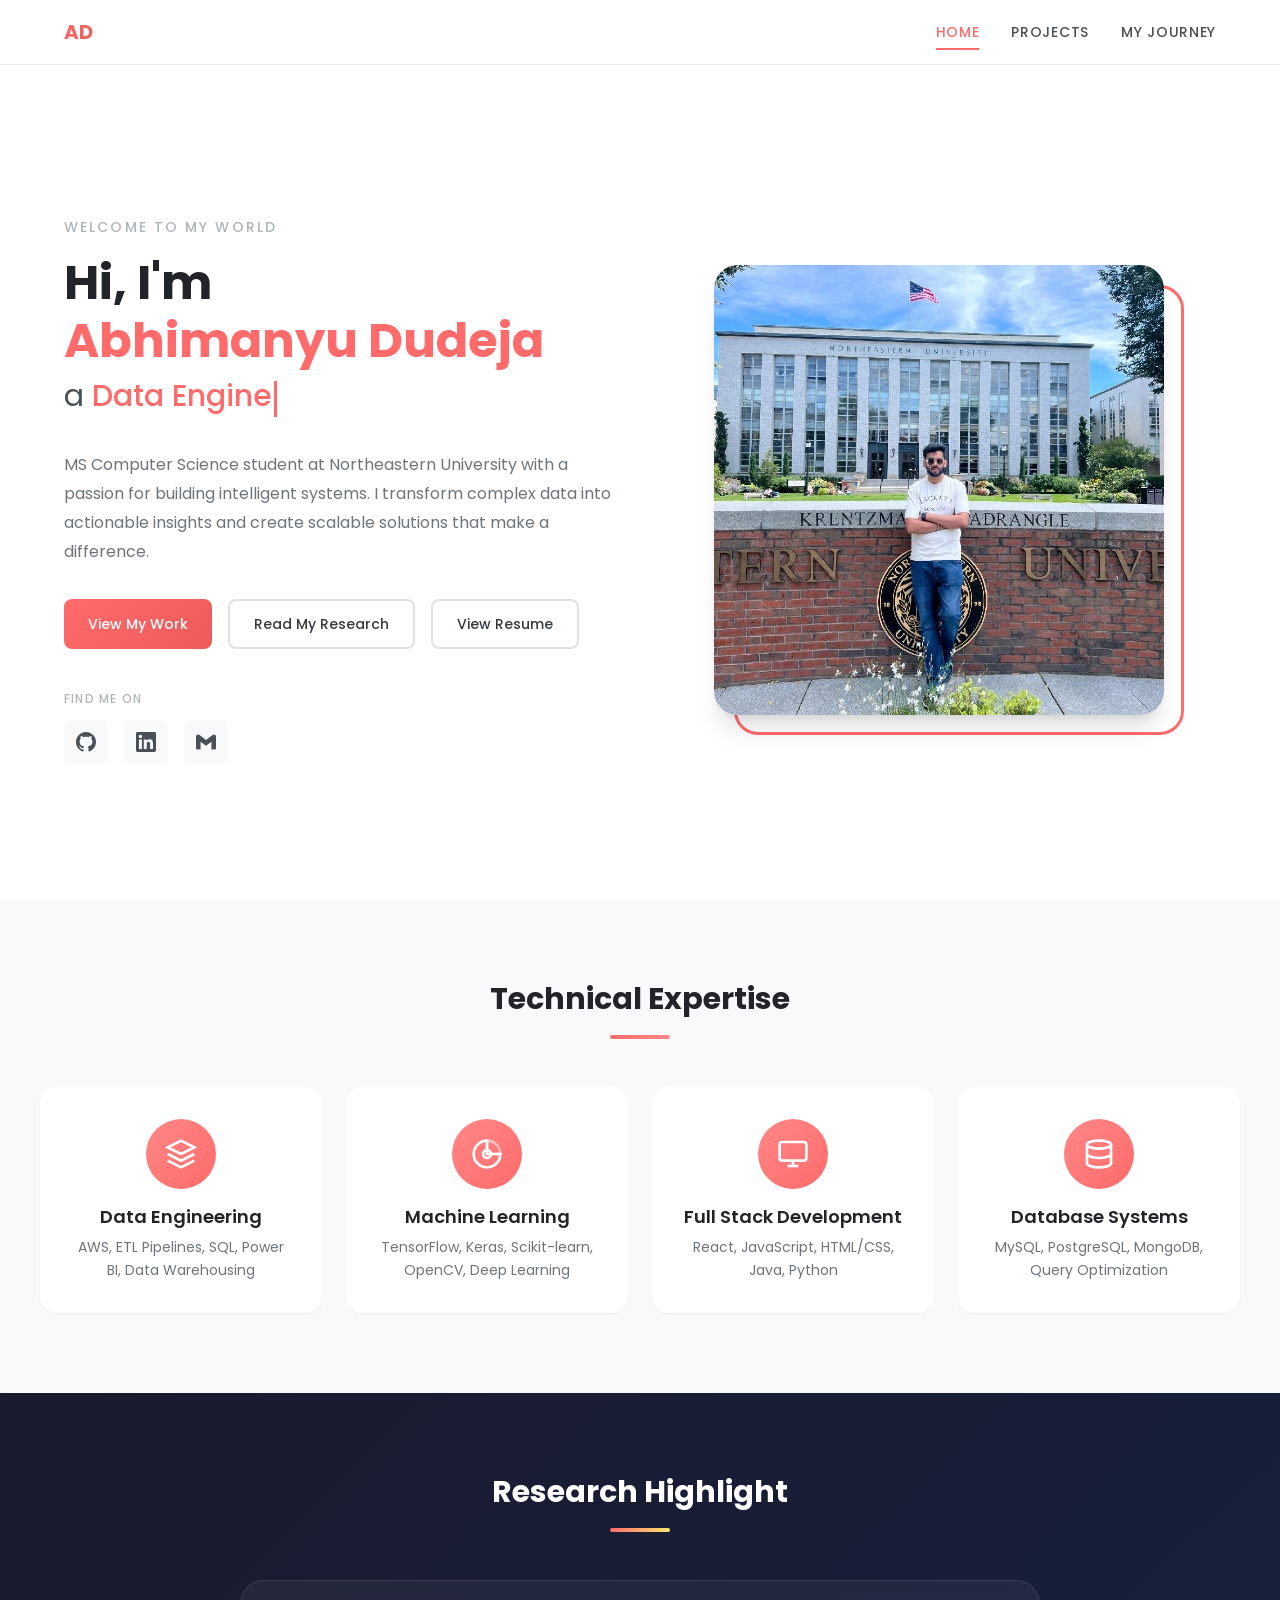
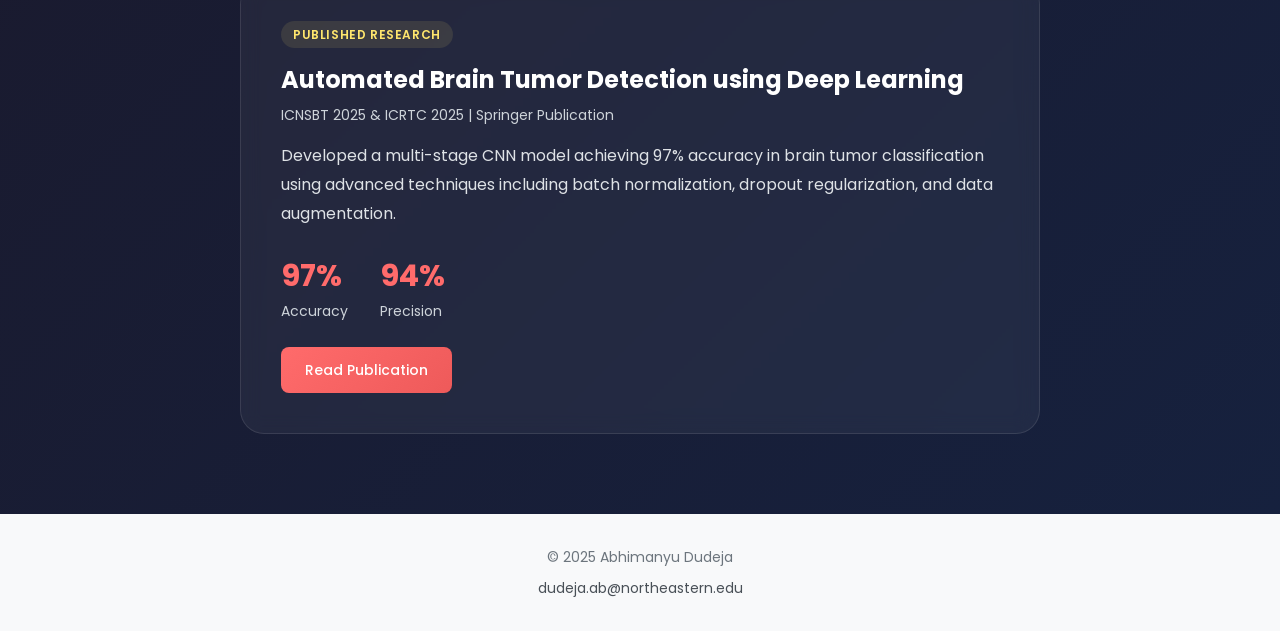
==== index.html @ b6a9a20e "Initial commit" ====
<!DOCTYPE html>
<html lang="en">
  <head>
    <meta charset="UTF-8" />
    <meta name="viewport" content="width=device-width, initial-scale=1.0" />
    <meta name="author" content="Abhimanyu Dudeja" />
    <meta
      name="description"
      content="Abhimanyu Dudeja - MS Computer Science student at Northeastern University. Data Engineer, ML Researcher, and Full Stack Developer."
    />
    <meta
      name="keywords"
      content="Abhimanyu Dudeja, Data Engineer, Machine Learning, Northeastern University, Full Stack Developer"
    />
    <link rel="icon" type="image/png" href="./images/favicon.png" />
    <title>Abhimanyu Dudeja | Data Engineer &amp; ML Researcher</title>
    <link rel="stylesheet" href="./css/main.css" />
    <link rel="stylesheet" href="./css/home.css" />
    <link rel="preconnect" href="https://fonts.googleapis.com" />
    <link rel="preconnect" href="https://fonts.gstatic.com" crossorigin />
    <link
      href="https://fonts.googleapis.com/css2?family=Poppins:wght@300;400;500;600;700&family=Playfair+Display:wght@700&display=swap"
      rel="stylesheet"
    />
  </head>
  <body>
    <header class="header">
      <nav class="nav-container">
        <a href="./index.html" class="nav-logo">
          <span class="logo-text">AD</span>
        </a>
        <ul class="nav-menu">
          <li class="nav-item">
            <a href="./index.html" class="nav-link nav-link-active">Home</a>
          </li>
          <li class="nav-item">
            <a href="./projects.html" class="nav-link">Projects</a>
          </li>
          <li class="nav-item">
            <a href="./journey.html" class="nav-link">My Journey</a>
          </li>
        </ul>
        <button
          type="button"
          class="nav-toggle"
          aria-label="Toggle navigation menu"
        >
          <span class="hamburger"></span>
        </button>
      </nav>
    </header>

    <main class="main-content">
      <section class="hero-section">
        <div class="hero-content">
          <p class="hero-greeting">WELCOME TO MY WORLD</p>
          <h1 class="hero-title">
            Hi, I'm <span class="hero-name">Abhimanyu Dudeja</span>
          </h1>
          <h2 class="hero-subtitle">
            a <span class="typing-text" id="typing-text"></span><span class="cursor"></span>
          </h2>
          <p class="hero-description">
            MS Computer Science student at Northeastern University with a
            passion for building intelligent systems. I transform complex data
            into actionable insights and create scalable solutions that make a
            difference.
          </p>
          <div class="hero-cta">
            <a href="./projects.html" class="btn btn-primary">View My Work</a>
            <a
              href="https://link.springer.com/chapter/10.1007/978-981-96-6348-4_34"
              target="_blank"
              rel="noopener noreferrer"
              class="btn btn-secondary"
              >Read My Research</a
            >
            <a
              href="./docs/Abhimanyu_Dudeja_Resume.pdf"
              target="_blank"
              rel="noopener noreferrer"
              class="btn btn-secondary"
              >View Resume</a
            >
          </div>
          <div class="hero-social">
            <p class="social-label">FIND ME ON</p>
            <div class="social-links">
              <a
                href="https://github.com/abhimanyududeja"
                target="_blank"
                rel="noopener noreferrer"
                class="social-link"
                aria-label="GitHub Profile"
              >
                <svg
                  class="social-icon"
                  viewBox="0 0 24 24"
                  fill="currentColor"
                  aria-hidden="true"
                >
                  <path
                    d="M12 0c-6.626 0-12 5.373-12 12 0 5.302 3.438 9.8 8.207 11.387.599.111.793-.261.793-.577v-2.234c-3.338.726-4.033-1.416-4.033-1.416-.546-1.387-1.333-1.756-1.333-1.756-1.089-.745.083-.729.083-.729 1.205.084 1.839 1.237 1.839 1.237 1.07 1.834 2.807 1.304 3.492.997.107-.775.418-1.305.762-1.604-2.665-.305-5.467-1.334-5.467-5.931 0-1.311.469-2.381 1.236-3.221-.124-.303-.535-1.524.117-3.176 0 0 1.008-.322 3.301 1.23.957-.266 1.983-.399 3.003-.404 1.02.005 2.047.138 3.006.404 2.291-1.552 3.297-1.23 3.297-1.23.653 1.653.242 2.874.118 3.176.77.84 1.235 1.911 1.235 3.221 0 4.609-2.807 5.624-5.479 5.921.43.372.823 1.102.823 2.222v3.293c0 .319.192.694.801.576 4.765-1.589 8.199-6.086 8.199-11.386 0-6.627-5.373-12-12-12z"
                  />
                </svg>
              </a>
              <a
                href="https://www.linkedin.com/in/abhimanyududeja/"
                target="_blank"
                rel="noopener noreferrer"
                class="social-link"
                aria-label="LinkedIn Profile"
              >
                <svg
                  class="social-icon"
                  viewBox="0 0 24 24"
                  fill="currentColor"
                  aria-hidden="true"
                >
                  <path
                    d="M20.447 20.452h-3.554v-5.569c0-1.328-.027-3.037-1.852-3.037-1.853 0-2.136 1.445-2.136 2.939v5.667H9.351V9h3.414v1.561h.046c.477-.9 1.637-1.85 3.37-1.85 3.601 0 4.267 2.37 4.267 5.455v6.286zM5.337 7.433c-1.144 0-2.063-.926-2.063-2.065 0-1.138.92-2.063 2.063-2.063 1.14 0 2.064.925 2.064 2.063 0 1.139-.925 2.065-2.064 2.065zm1.782 13.019H3.555V9h3.564v11.452zM22.225 0H1.771C.792 0 0 .774 0 1.729v20.542C0 23.227.792 24 1.771 24h20.451C23.2 24 24 23.227 24 22.271V1.729C24 .774 23.2 0 22.222 0h.003z"
                  />
                </svg>
              </a>
              <a
                href="mailto:dudeja.ab@northeastern.edu"
                class="social-link"
                aria-label="Email"
              >
                <svg
                  class="social-icon"
                  viewBox="0 0 24 24"
                  fill="currentColor"
                  aria-hidden="true"
                >
                  <path
                    d="M24 5.457v13.909c0 .904-.732 1.636-1.636 1.636h-3.819V11.73L12 16.64l-6.545-4.91v9.273H1.636A1.636 1.636 0 0 1 0 19.366V5.457c0-2.023 2.309-3.178 3.927-1.964L5.455 4.64 12 9.548l6.545-4.91 1.528-1.145C21.69 2.28 24 3.434 24 5.457z"
                  />
                </svg>
              </a>
            </div>
          </div>
        </div>
        <div class="hero-image-container">
          <div class="hero-image-wrapper">
            <img
              src="./images/profile.png"
              alt="Abhimanyu Dudeja at Northeastern University Krentzman Quadrangle"
              class="hero-image"
            />
            <div class="hero-image-decoration"></div>
          </div>
        </div>
      </section>

      <section class="skills-section">
        <h2 class="section-title">Technical Expertise</h2>
        <div class="skills-grid">
          <div class="skill-card">
            <div class="skill-icon-wrapper">
              <svg
                class="skill-icon"
                viewBox="0 0 24 24"
                fill="none"
                stroke="currentColor"
                stroke-width="2"
                aria-hidden="true"
              >
                <path d="M12 2L2 7l10 5 10-5-10-5z" />
                <path d="M2 17l10 5 10-5" />
                <path d="M2 12l10 5 10-5" />
              </svg>
            </div>
            <h3 class="skill-title">Data Engineering</h3>
            <p class="skill-description">
              AWS, ETL Pipelines, SQL, Power BI, Data Warehousing
            </p>
          </div>
          <div class="skill-card">
            <div class="skill-icon-wrapper">
              <svg
                class="skill-icon"
                viewBox="0 0 24 24"
                fill="none"
                stroke="currentColor"
                stroke-width="2"
                aria-hidden="true"
              >
                <path d="M12 2a10 10 0 1 0 10 10H12V2z" />
                <path d="M12 2a10 10 0 0 1 10 10h-10V2z" opacity="0.5" />
                <circle cx="12" cy="12" r="3" />
              </svg>
            </div>
            <h3 class="skill-title">Machine Learning</h3>
            <p class="skill-description">
              TensorFlow, Keras, Scikit-learn, OpenCV, Deep Learning
            </p>
          </div>
          <div class="skill-card">
            <div class="skill-icon-wrapper">
              <svg
                class="skill-icon"
                viewBox="0 0 24 24"
                fill="none"
                stroke="currentColor"
                stroke-width="2"
                aria-hidden="true"
              >
                <rect x="2" y="3" width="20" height="14" rx="2" ry="2" />
                <line x1="8" y1="21" x2="16" y2="21" />
                <line x1="12" y1="17" x2="12" y2="21" />
              </svg>
            </div>
            <h3 class="skill-title">Full Stack Development</h3>
            <p class="skill-description">
              React, JavaScript, HTML/CSS, Java, Python
            </p>
          </div>
          <div class="skill-card">
            <div class="skill-icon-wrapper">
              <svg
                class="skill-icon"
                viewBox="0 0 24 24"
                fill="none"
                stroke="currentColor"
                stroke-width="2"
                aria-hidden="true"
              >
                <ellipse cx="12" cy="5" rx="9" ry="3" />
                <path d="M21 12c0 1.66-4 3-9 3s-9-1.34-9-3" />
                <path d="M3 5v14c0 1.66 4 3 9 3s9-1.34 9-3V5" />
              </svg>
            </div>
            <h3 class="skill-title">Database Systems</h3>
            <p class="skill-description">
              MySQL, PostgreSQL, MongoDB, Query Optimization
            </p>
          </div>
        </div>
      </section>

      <section class="highlight-section">
        <div class="highlight-content">
          <h2 class="section-title">Research Highlight</h2>
          <div class="research-card">
            <span class="research-badge">Published Research</span>
            <h3 class="research-title">
              Automated Brain Tumor Detection using Deep Learning
            </h3>
            <p class="research-venue">
              ICNSBT 2025 &amp; ICRTC 2025 | Springer Publication
            </p>
            <p class="research-description">
              Developed a multi-stage CNN model achieving 97% accuracy in brain
              tumor classification using advanced techniques including batch
              normalization, dropout regularization, and data augmentation.
            </p>
            <div class="research-stats">
              <div class="stat">
                <span class="stat-value">97%</span>
                <span class="stat-label">Accuracy</span>
              </div>
              <div class="stat">
                <span class="stat-value">94%</span>
                <span class="stat-label">Precision</span>
              </div>
            </div>
            <a
              href="https://link.springer.com/chapter/10.1007/978-981-96-6348-4_34"
              target="_blank"
              rel="noopener noreferrer"
              class="btn btn-primary"
              >Read Publication</a
            >
          </div>
        </div>
      </section>
    </main>

    <footer class="footer">
      <div class="footer-content">
        <p class="footer-text">
          &copy; 2025 Abhimanyu Dudeja
        </p>
        <p class="footer-contact">
          <a href="mailto:dudeja.ab@northeastern.edu" class="footer-link"
            >dudeja.ab@northeastern.edu</a
          >
        </p>
      </div>
    </footer>

    <script type="module" src="./js/main.js"></script>
    <script type="module" src="./js/typing.js"></script>
  </body>
</html>
---- css/main.css ----
/* =====================================================
   Main Stylesheet - Abhimanyu Dudeja Portfolio
   Shared styles, variables, and base components
   ===================================================== */

/* CSS Custom Properties (Variables) */
:root {
  /* Colors - Coral/Pink accent theme */
  --color-primary: #ff6b6b;
  --color-primary-dark: #ee5a5a;
  --color-primary-light: #ff8787;
  --color-secondary: #4ecdc4;
  --color-accent: #ffe66d;

  /* Neutrals */
  --color-dark: #1a1a2e;
  --color-dark-light: #16213e;
  --color-gray-900: #212529;
  --color-gray-800: #343a40;
  --color-gray-700: #495057;
  --color-gray-600: #6c757d;
  --color-gray-500: #adb5bd;
  --color-gray-400: #ced4da;
  --color-gray-300: #dee2e6;
  --color-gray-200: #e9ecef;
  --color-gray-100: #f8f9fa;
  --color-white: #ffffff;

  /* Typography */
  --font-primary: "Poppins", -apple-system, BlinkMacSystemFont, "Segoe UI",
    Roboto, sans-serif;
  --font-display: "Playfair Display", Georgia, serif;

  /* Font Sizes */
  --text-xs: 0.75rem;
  --text-sm: 0.875rem;
  --text-base: 1rem;
  --text-lg: 1.125rem;
  --text-xl: 1.25rem;
  --text-2xl: 1.5rem;
  --text-3xl: 1.875rem;
  --text-4xl: 2.25rem;
  --text-5xl: 3rem;
  --text-6xl: 3.75rem;

  /* Spacing */
  --space-1: 0.25rem;
  --space-2: 0.5rem;
  --space-3: 0.75rem;
  --space-4: 1rem;
  --space-5: 1.25rem;
  --space-6: 1.5rem;
  --space-8: 2rem;
  --space-10: 2.5rem;
  --space-12: 3rem;
  --space-16: 4rem;
  --space-20: 5rem;
  --space-24: 6rem;

  /* Border Radius */
  --radius-sm: 0.25rem;
  --radius-md: 0.5rem;
  --radius-lg: 1rem;
  --radius-xl: 1.5rem;
  --radius-full: 9999px;

  /* Shadows */
  --shadow-sm: 0 1px 2px 0 rgb(0 0 0 / 0.05);
  --shadow-md: 0 4px 6px -1px rgb(0 0 0 / 0.1), 0 2px 4px -2px rgb(0 0 0 / 0.1);
  --shadow-lg: 0 10px 15px -3px rgb(0 0 0 / 0.1),
    0 4px 6px -4px rgb(0 0 0 / 0.1);
  --shadow-xl: 0 20px 25px -5px rgb(0 0 0 / 0.1),
    0 8px 10px -6px rgb(0 0 0 / 0.1);

  /* Transitions */
  --transition-fast: 150ms ease;
  --transition-base: 300ms ease;
  --transition-slow: 500ms ease;

  /* Z-index */
  --z-dropdown: 100;
  --z-sticky: 200;
  --z-fixed: 300;
  --z-modal: 400;
}

/* Reset & Base Styles */
*,
*::before,
*::after {
  box-sizing: border-box;
  margin: 0;
  padding: 0;
}

html {
  scroll-behavior: smooth;
  font-size: 16px;
}

body {
  font-family: var(--font-primary);
  font-size: var(--text-base);
  line-height: 1.6;
  color: var(--color-gray-800);
  background-color: var(--color-white);
  min-height: 100vh;
  display: flex;
  flex-direction: column;
  -webkit-font-smoothing: antialiased;
  -moz-osx-font-smoothing: grayscale;
}

/* Typography */
h1,
h2,
h3,
h4,
h5,
h6 {
  font-weight: 600;
  line-height: 1.3;
  color: var(--color-gray-900);
}

a {
  color: var(--color-primary);
  text-decoration: none;
  transition: color var(--transition-fast);
}

a:hover {
  color: var(--color-primary-dark);
}

img {
  max-width: 100%;
  height: auto;
  display: block;
}

button {
  font-family: inherit;
  cursor: pointer;
  border: none;
  background: none;
}

ul {
  list-style: none;
}

/* Header & Navigation */
.header {
  position: fixed;
  top: 0;
  left: 0;
  right: 0;
  z-index: var(--z-fixed);
  background-color: rgba(255, 255, 255, 0.95);
  backdrop-filter: blur(10px);
  border-bottom: 1px solid var(--color-gray-200);
}

.nav-container {
  max-width: 1200px;
  margin: 0 auto;
  padding: var(--space-4) var(--space-6);
  display: flex;
  justify-content: space-between;
  align-items: center;
}

.nav-logo {
  display: flex;
  align-items: center;
  text-decoration: none;
}

.logo-text {
  font-size: var(--text-xl);
  font-weight: 700;
  color: var(--color-gray-900);
  background: linear-gradient(135deg, var(--color-primary), var(--color-primary-dark));
  -webkit-background-clip: text;
  background-clip: text;
  -webkit-text-fill-color: transparent;
}

.nav-menu {
  display: flex;
  gap: var(--space-8);
}

.nav-link {
  font-size: var(--text-sm);
  font-weight: 500;
  color: var(--color-gray-700);
  text-transform: uppercase;
  letter-spacing: 0.05em;
  padding: var(--space-2) 0;
  position: relative;
  transition: color var(--transition-fast);
}

.nav-link::after {
  content: "";
  position: absolute;
  bottom: 0;
  left: 0;
  width: 0;
  height: 2px;
  background-color: var(--color-primary);
  transition: width var(--transition-base);
}

.nav-link:hover,
.nav-link-active {
  color: var(--color-primary);
}

.nav-link:hover::after,
.nav-link-active::after {
  width: 100%;
}

.nav-toggle {
  display: none;
  width: 30px;
  height: 24px;
  position: relative;
  z-index: var(--z-modal);
}

.hamburger,
.hamburger::before,
.hamburger::after {
  display: block;
  width: 100%;
  height: 3px;
  background-color: var(--color-gray-800);
  border-radius: var(--radius-full);
  transition: all var(--transition-base);
}

.hamburger {
  position: relative;
  top: 50%;
  transform: translateY(-50%);
}

.hamburger::before,
.hamburger::after {
  content: "";
  position: absolute;
  left: 0;
}

.hamburger::before {
  top: -8px;
}

.hamburger::after {
  bottom: -8px;
}

.nav-toggle.active .hamburger {
  background-color: transparent;
}

.nav-toggle.active .hamburger::before {
  top: 0;
  transform: rotate(45deg);
}

.nav-toggle.active .hamburger::after {
  bottom: 0;
  transform: rotate(-45deg);
}

/* Main Content */
.main-content {
  flex: 1;
  margin-top: 80px;
}

/* Section Styles */
.section-title {
  font-size: var(--text-3xl);
  font-weight: 700;
  text-align: center;
  margin-bottom: var(--space-12);
  position: relative;
}

.section-title::after {
  content: "";
  display: block;
  width: 60px;
  height: 4px;
  background: linear-gradient(90deg, var(--color-primary), var(--color-primary-light));
  margin: var(--space-4) auto 0;
  border-radius: var(--radius-full);
}

/* Buttons */
.btn {
  display: inline-flex;
  align-items: center;
  justify-content: center;
  gap: var(--space-2);
  padding: var(--space-3) var(--space-6);
  font-size: var(--text-sm);
  font-weight: 500;
  border-radius: var(--radius-md);
  transition: all var(--transition-base);
  cursor: pointer;
  text-decoration: none;
}

.btn-primary {
  background: linear-gradient(135deg, var(--color-primary), var(--color-primary-dark));
  color: var(--color-white);
  border: none;
}

.btn-primary:hover {
  transform: translateY(-2px);
  box-shadow: var(--shadow-lg);
  color: var(--color-white);
}

.btn-secondary {
  background-color: transparent;
  color: var(--color-gray-800);
  border: 2px solid var(--color-gray-300);
}

.btn-secondary:hover {
  border-color: var(--color-primary);
  color: var(--color-primary);
}

/* Footer */
.footer {
  background-color: var(--color-gray-100);
  padding: var(--space-8) var(--space-6);
  margin-top: auto;
}

.footer-content {
  max-width: 1200px;
  margin: 0 auto;
  text-align: center;
}

.footer-text {
  font-size: var(--text-sm);
  color: var(--color-gray-600);
  margin-bottom: var(--space-2);
}

.footer-contact {
  font-size: var(--text-sm);
}

.footer-link {
  color: var(--color-gray-700);
  transition: color var(--transition-fast);
}

.footer-link:hover {
  color: var(--color-primary);
}

.footer-ai-note {
  font-size: var(--text-xs);
  color: var(--color-gray-400);
  font-style: italic;
  margin-top: var(--space-2);
}

/* Page Header */
.page-header {
  text-align: center;
  padding: var(--space-16) var(--space-6) var(--space-12);
  background: linear-gradient(
    135deg,
    var(--color-gray-100) 0%,
    var(--color-white) 100%
  );
}

.page-title {
  font-size: var(--text-5xl);
  font-weight: 700;
  margin-bottom: var(--space-4);
  background: linear-gradient(135deg, var(--color-gray-900), var(--color-gray-700));
  -webkit-background-clip: text;
  background-clip: text;
  -webkit-text-fill-color: transparent;
}

.page-subtitle {
  font-size: var(--text-lg);
  color: var(--color-gray-600);
  max-width: 600px;
  margin: 0 auto;
}

/* Utility Classes */
.visually-hidden {
  position: absolute;
  width: 1px;
  height: 1px;
  padding: 0;
  margin: -1px;
  overflow: hidden;
  clip: rect(0, 0, 0, 0);
  white-space: nowrap;
  border: 0;
}

/* Animations */
@keyframes fadeIn {
  from {
    opacity: 0;
    transform: translateY(20px);
  }
  to {
    opacity: 1;
    transform: translateY(0);
  }
}

@keyframes slideInLeft {
  from {
    opacity: 0;
    transform: translateX(-30px);
  }
  to {
    opacity: 1;
    transform: translateX(0);
  }
}

@keyframes slideInRight {
  from {
    opacity: 0;
    transform: translateX(30px);
  }
  to {
    opacity: 1;
    transform: translateX(0);
  }
}

@keyframes pulse {
  0%,
  100% {
    opacity: 1;
  }
  50% {
    opacity: 0.5;
  }
}

/* Responsive Design */
@media (max-width: 768px) {
  :root {
    --text-5xl: 2.5rem;
    --text-6xl: 3rem;
  }

  .nav-toggle {
    display: block;
  }

  .nav-menu {
    position: fixed;
    top: 0;
    right: -100%;
    width: 100%;
    height: 100vh;
    background-color: var(--color-white);
    flex-direction: column;
    justify-content: center;
    align-items: center;
    gap: var(--space-8);
    transition: right var(--transition-base);
  }

  .nav-menu.active {
    right: 0;
  }

  .nav-link {
    font-size: var(--text-xl);
  }

  .main-content {
    margin-top: 70px;
  }

  .page-header {
    padding: var(--space-12) var(--space-4) var(--space-8);
  }

  .page-title {
    font-size: var(--text-4xl);
  }

  .section-title {
    font-size: var(--text-2xl);
  }
}

@media (max-width: 480px) {
  .nav-container {
    padding: var(--space-3) var(--space-4);
  }

  .btn {
    padding: var(--space-2) var(--space-4);
    font-size: var(--text-xs);
  }
}
---- css/home.css ----
/* =====================================================
   Homepage Styles - Abhimanyu Dudeja Portfolio
   ===================================================== */

/* Hero Section */
.hero-section {
  position: relative;
  display: flex;
  align-items: center;
  justify-content: space-between;
  gap: var(--space-12);
  max-width: 1200px;
  margin: 0 auto;
  padding: var(--space-16) var(--space-6);
  min-height: calc(100vh - 80px);
}

.hero-content {
  flex: 1;
  max-width: 550px;
  animation: slideInLeft 0.8s ease-out;
}

.hero-greeting {
  font-size: var(--text-sm);
  font-weight: 500;
  color: var(--color-gray-500);
  text-transform: uppercase;
  letter-spacing: 0.15em;
  margin-bottom: var(--space-4);
}

.hero-title {
  font-size: var(--text-5xl);
  font-weight: 700;
  line-height: 1.2;
  margin-bottom: var(--space-2);
  color: var(--color-gray-900);
}

.hero-name {
  color: var(--color-primary);
  display: block;
}

.hero-subtitle {
  font-size: var(--text-3xl);
  font-weight: 400;
  color: var(--color-gray-700);
  margin-bottom: var(--space-6);
  min-height: 50px;
}

.typing-text {
  color: var(--color-primary);
  font-weight: 500;
}

.cursor {
  display: inline-block;
  width: 3px;
  height: 1.2em;
  background-color: var(--color-primary);
  margin-left: 2px;
  vertical-align: text-bottom;
  animation: blink 1s infinite;
}

@keyframes blink {
  0%,
  50% {
    opacity: 1;
  }
  51%,
  100% {
    opacity: 0;
  }
}

.hero-description {
  font-size: var(--text-base);
  color: var(--color-gray-600);
  line-height: 1.8;
  margin-bottom: var(--space-8);
}

.hero-cta {
  display: flex;
  gap: var(--space-4);
  margin-bottom: var(--space-10);
  flex-wrap: wrap;
}

.hero-social {
  display: flex;
  flex-direction: column;
  gap: var(--space-3);
}

.social-label {
  font-size: var(--text-xs);
  font-weight: 500;
  color: var(--color-gray-500);
  text-transform: uppercase;
  letter-spacing: 0.1em;
}

.social-links {
  display: flex;
  gap: var(--space-4);
}

.social-link {
  display: flex;
  align-items: center;
  justify-content: center;
  width: 44px;
  height: 44px;
  border-radius: var(--radius-md);
  background-color: var(--color-gray-100);
  color: var(--color-gray-700);
  transition: all var(--transition-base);
}

.social-link:hover {
  background-color: var(--color-primary);
  color: var(--color-white);
  transform: translateY(-3px);
  box-shadow: var(--shadow-md);
}

.social-icon {
  width: 20px;
  height: 20px;
}

/* Hero Image */
.hero-image-container {
  flex: 1;
  display: flex;
  justify-content: center;
  align-items: center;
  animation: slideInRight 0.8s ease-out;
}

.hero-image-wrapper {
  position: relative;
  width: 100%;
  max-width: 450px;
}

.hero-image {
  width: 100%;
  height: auto;
  border-radius: var(--radius-xl);
  box-shadow: var(--shadow-xl);
  position: relative;
  z-index: 2;
}

.hero-image-decoration {
  position: absolute;
  top: 20px;
  right: -20px;
  width: 100%;
  height: 100%;
  border: 3px solid var(--color-primary);
  border-radius: var(--radius-xl);
  z-index: 1;
}

/* Skills Section */
.skills-section {
  padding: var(--space-20) var(--space-6);
  background-color: var(--color-gray-100);
}

.skills-grid {
  display: grid;
  grid-template-columns: repeat(4, 1fr);
  gap: var(--space-6);
  max-width: 1200px;
  margin: 0 auto;
}

.skill-card {
  background-color: var(--color-white);
  padding: var(--space-8);
  border-radius: var(--radius-lg);
  text-align: center;
  transition: all var(--transition-base);
  box-shadow: var(--shadow-sm);
}

.skill-card:hover {
  transform: translateY(-8px);
  box-shadow: var(--shadow-xl);
}

.skill-icon-wrapper {
  display: inline-flex;
  align-items: center;
  justify-content: center;
  width: 70px;
  height: 70px;
  border-radius: var(--radius-full);
  background: linear-gradient(
    135deg,
    var(--color-primary-light),
    var(--color-primary)
  );
  margin-bottom: var(--space-4);
}

.skill-icon {
  width: 32px;
  height: 32px;
  color: var(--color-white);
}

.skill-title {
  font-size: var(--text-lg);
  font-weight: 600;
  margin-bottom: var(--space-2);
  color: var(--color-gray-900);
}

.skill-description {
  font-size: var(--text-sm);
  color: var(--color-gray-600);
  line-height: 1.6;
}

/* Highlight Section */
.highlight-section {
  padding: var(--space-20) var(--space-6);
  background: linear-gradient(
    135deg,
    var(--color-dark) 0%,
    var(--color-dark-light) 100%
  );
}

.highlight-content {
  max-width: 800px;
  margin: 0 auto;
}

.highlight-section .section-title {
  color: var(--color-white);
}

.highlight-section .section-title::after {
  background: linear-gradient(
    90deg,
    var(--color-primary),
    var(--color-accent)
  );
}

.research-card {
  background-color: rgba(255, 255, 255, 0.05);
  border: 1px solid rgba(255, 255, 255, 0.1);
  border-radius: var(--radius-xl);
  padding: var(--space-10);
  backdrop-filter: blur(10px);
}

.research-badge {
  display: inline-block;
  padding: var(--space-1) var(--space-3);
  font-size: var(--text-xs);
  font-weight: 600;
  text-transform: uppercase;
  letter-spacing: 0.05em;
  color: var(--color-accent);
  background-color: rgba(255, 230, 109, 0.1);
  border-radius: var(--radius-full);
  margin-bottom: var(--space-4);
}

.research-title {
  font-size: var(--text-2xl);
  font-weight: 700;
  color: var(--color-white);
  margin-bottom: var(--space-2);
}

.research-venue {
  font-size: var(--text-sm);
  color: var(--color-gray-400);
  margin-bottom: var(--space-4);
}

.research-description {
  font-size: var(--text-base);
  color: var(--color-gray-300);
  line-height: 1.8;
  margin-bottom: var(--space-6);
}

.research-stats {
  display: flex;
  gap: var(--space-8);
  margin-bottom: var(--space-6);
}

.stat {
  display: flex;
  flex-direction: column;
}

.stat-value {
  font-size: var(--text-3xl);
  font-weight: 700;
  color: var(--color-primary);
}

.stat-label {
  font-size: var(--text-sm);
  color: var(--color-gray-400);
}

/* Responsive Design */
@media (max-width: 1024px) {
  .hero-section {
    flex-direction: column-reverse;
    text-align: center;
    padding: var(--space-12) var(--space-6);
    min-height: auto;
  }

  .hero-content {
    max-width: 100%;
  }

  .hero-cta {
    justify-content: center;
  }

  .hero-social {
    align-items: center;
  }

  .hero-image-wrapper {
    max-width: 350px;
  }

  .skills-grid {
    grid-template-columns: repeat(2, 1fr);
  }
}

@media (max-width: 768px) {
  .hero-title {
    font-size: var(--text-4xl);
  }

  .hero-subtitle {
    font-size: var(--text-2xl);
  }

  .hero-image-decoration {
    display: none;
  }

  .research-stats {
    justify-content: center;
  }
}

@media (max-width: 480px) {
  .hero-section {
    padding: var(--space-8) var(--space-4);
  }

  .hero-title {
    font-size: var(--text-3xl);
  }

  .hero-subtitle {
    font-size: var(--text-xl);
  }

  .hero-cta {
    flex-direction: column;
    width: 100%;
  }

  .hero-cta .btn {
    width: 100%;
  }

  .skills-grid {
    grid-template-columns: 1fr;
  }

  .skill-card {
    padding: var(--space-6);
  }

  .research-card {
    padding: var(--space-6);
  }

  .research-title {
    font-size: var(--text-xl);
  }
}
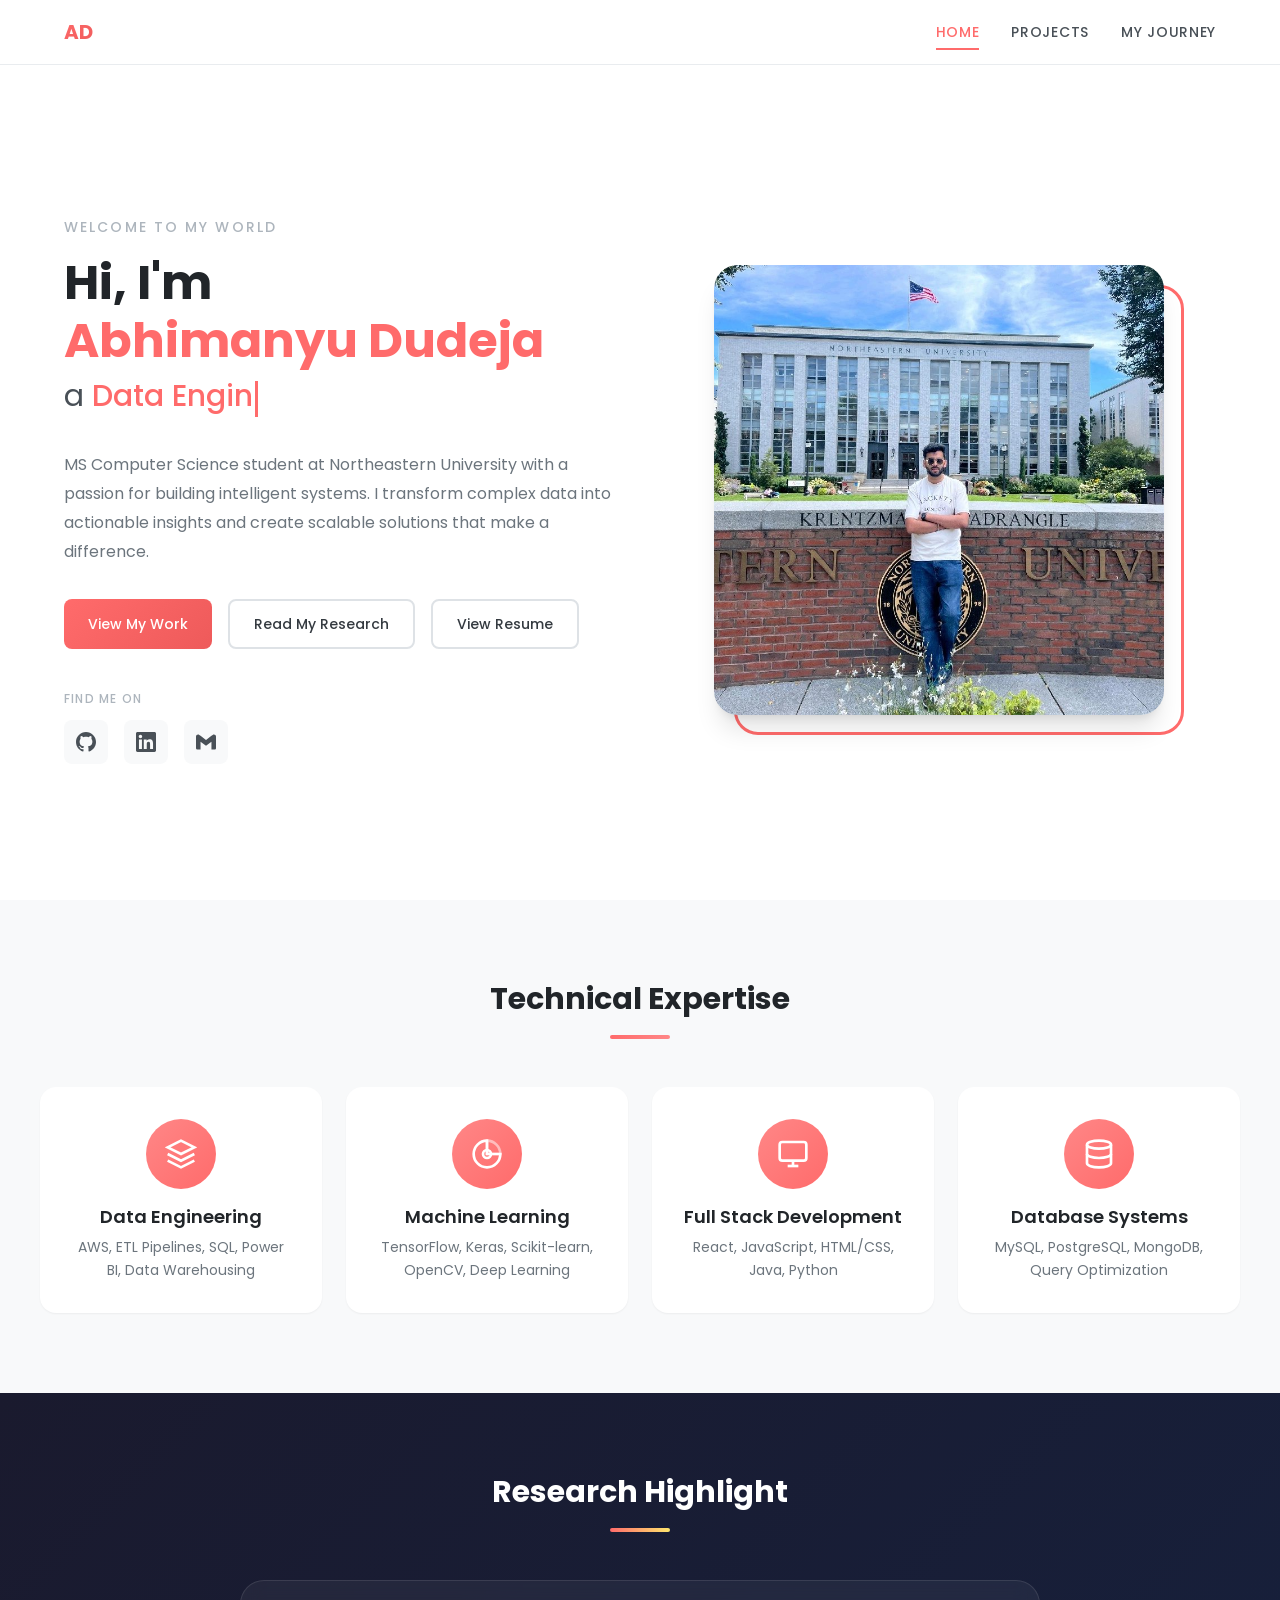
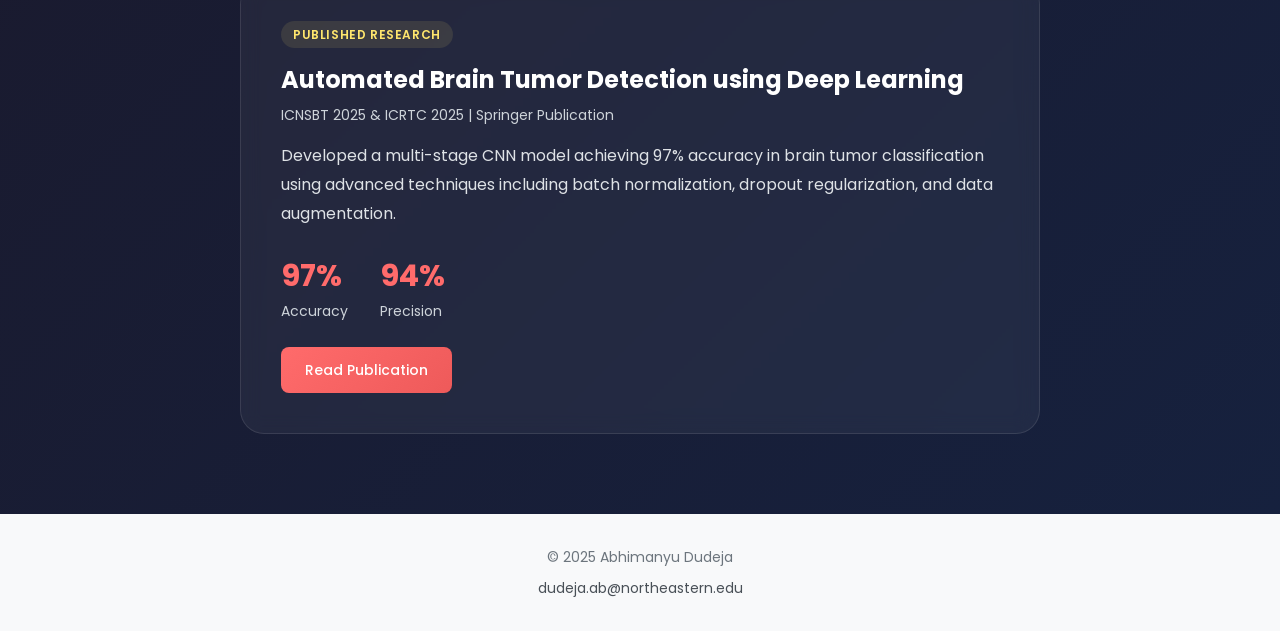
==== commit 96fcbe20: "Fix lint and format code" ====
--- a/index.html
+++ b/index.html
@@ -1,4 +1,4 @@
-<!DOCTYPE html>
+<!doctype html>
 <html lang="en">
   <head>
     <meta charset="UTF-8" />
@@ -58,7 +58,8 @@
             Hi, I'm <span class="hero-name">Abhimanyu Dudeja</span>
           </h1>
           <h2 class="hero-subtitle">
-            a <span class="typing-text" id="typing-text"></span><span class="cursor"></span>
+            a <span class="typing-text" id="typing-text"></span
+            ><span class="cursor"></span>
           </h2>
           <p class="hero-description">
             MS Computer Science student at Northeastern University with a
@@ -279,9 +280,7 @@
 
     <footer class="footer">
       <div class="footer-content">
-        <p class="footer-text">
-          &copy; 2025 Abhimanyu Dudeja
-        </p>
+        <p class="footer-text">&copy; 2025 Abhimanyu Dudeja</p>
         <p class="footer-contact">
           <a href="mailto:dudeja.ab@northeastern.edu" class="footer-link"
             >dudeja.ab@northeastern.edu</a
--- a/css/main.css
+++ b/css/main.css
@@ -27,8 +27,8 @@
   --color-white: #ffffff;
 
   /* Typography */
-  --font-primary: "Poppins", -apple-system, BlinkMacSystemFont, "Segoe UI",
-    Roboto, sans-serif;
+  --font-primary:
+    "Poppins", -apple-system, BlinkMacSystemFont, "Segoe UI", Roboto, sans-serif;
   --font-display: "Playfair Display", Georgia, serif;
 
   /* Font Sizes */
@@ -67,10 +67,10 @@
   /* Shadows */
   --shadow-sm: 0 1px 2px 0 rgb(0 0 0 / 0.05);
   --shadow-md: 0 4px 6px -1px rgb(0 0 0 / 0.1), 0 2px 4px -2px rgb(0 0 0 / 0.1);
-  --shadow-lg: 0 10px 15px -3px rgb(0 0 0 / 0.1),
-    0 4px 6px -4px rgb(0 0 0 / 0.1);
-  --shadow-xl: 0 20px 25px -5px rgb(0 0 0 / 0.1),
-    0 8px 10px -6px rgb(0 0 0 / 0.1);
+  --shadow-lg:
+    0 10px 15px -3px rgb(0 0 0 / 0.1), 0 4px 6px -4px rgb(0 0 0 / 0.1);
+  --shadow-xl:
+    0 20px 25px -5px rgb(0 0 0 / 0.1), 0 8px 10px -6px rgb(0 0 0 / 0.1);
 
   /* Transitions */
   --transition-fast: 150ms ease;
@@ -181,7 +181,11 @@
   font-size: var(--text-xl);
   font-weight: 700;
   color: var(--color-gray-900);
-  background: linear-gradient(135deg, var(--color-primary), var(--color-primary-dark));
+  background: linear-gradient(
+    135deg,
+    var(--color-primary),
+    var(--color-primary-dark)
+  );
   -webkit-background-clip: text;
   background-clip: text;
   -webkit-text-fill-color: transparent;
@@ -298,7 +302,11 @@
   display: block;
   width: 60px;
   height: 4px;
-  background: linear-gradient(90deg, var(--color-primary), var(--color-primary-light));
+  background: linear-gradient(
+    90deg,
+    var(--color-primary),
+    var(--color-primary-light)
+  );
   margin: var(--space-4) auto 0;
   border-radius: var(--radius-full);
 }
@@ -319,7 +327,11 @@
 }
 
 .btn-primary {
-  background: linear-gradient(135deg, var(--color-primary), var(--color-primary-dark));
+  background: linear-gradient(
+    135deg,
+    var(--color-primary),
+    var(--color-primary-dark)
+  );
   color: var(--color-white);
   border: none;
 }
@@ -395,7 +407,11 @@
   font-size: var(--text-5xl);
   font-weight: 700;
   margin-bottom: var(--space-4);
-  background: linear-gradient(135deg, var(--color-gray-900), var(--color-gray-700));
+  background: linear-gradient(
+    135deg,
+    var(--color-gray-900),
+    var(--color-gray-700)
+  );
   -webkit-background-clip: text;
   background-clip: text;
   -webkit-text-fill-color: transparent;
--- a/css/home.css
+++ b/css/home.css
@@ -251,11 +251,7 @@
 }
 
 .highlight-section .section-title::after {
-  background: linear-gradient(
-    90deg,
-    var(--color-primary),
-    var(--color-accent)
-  );
+  background: linear-gradient(90deg, var(--color-primary), var(--color-accent));
 }
 
 .research-card {
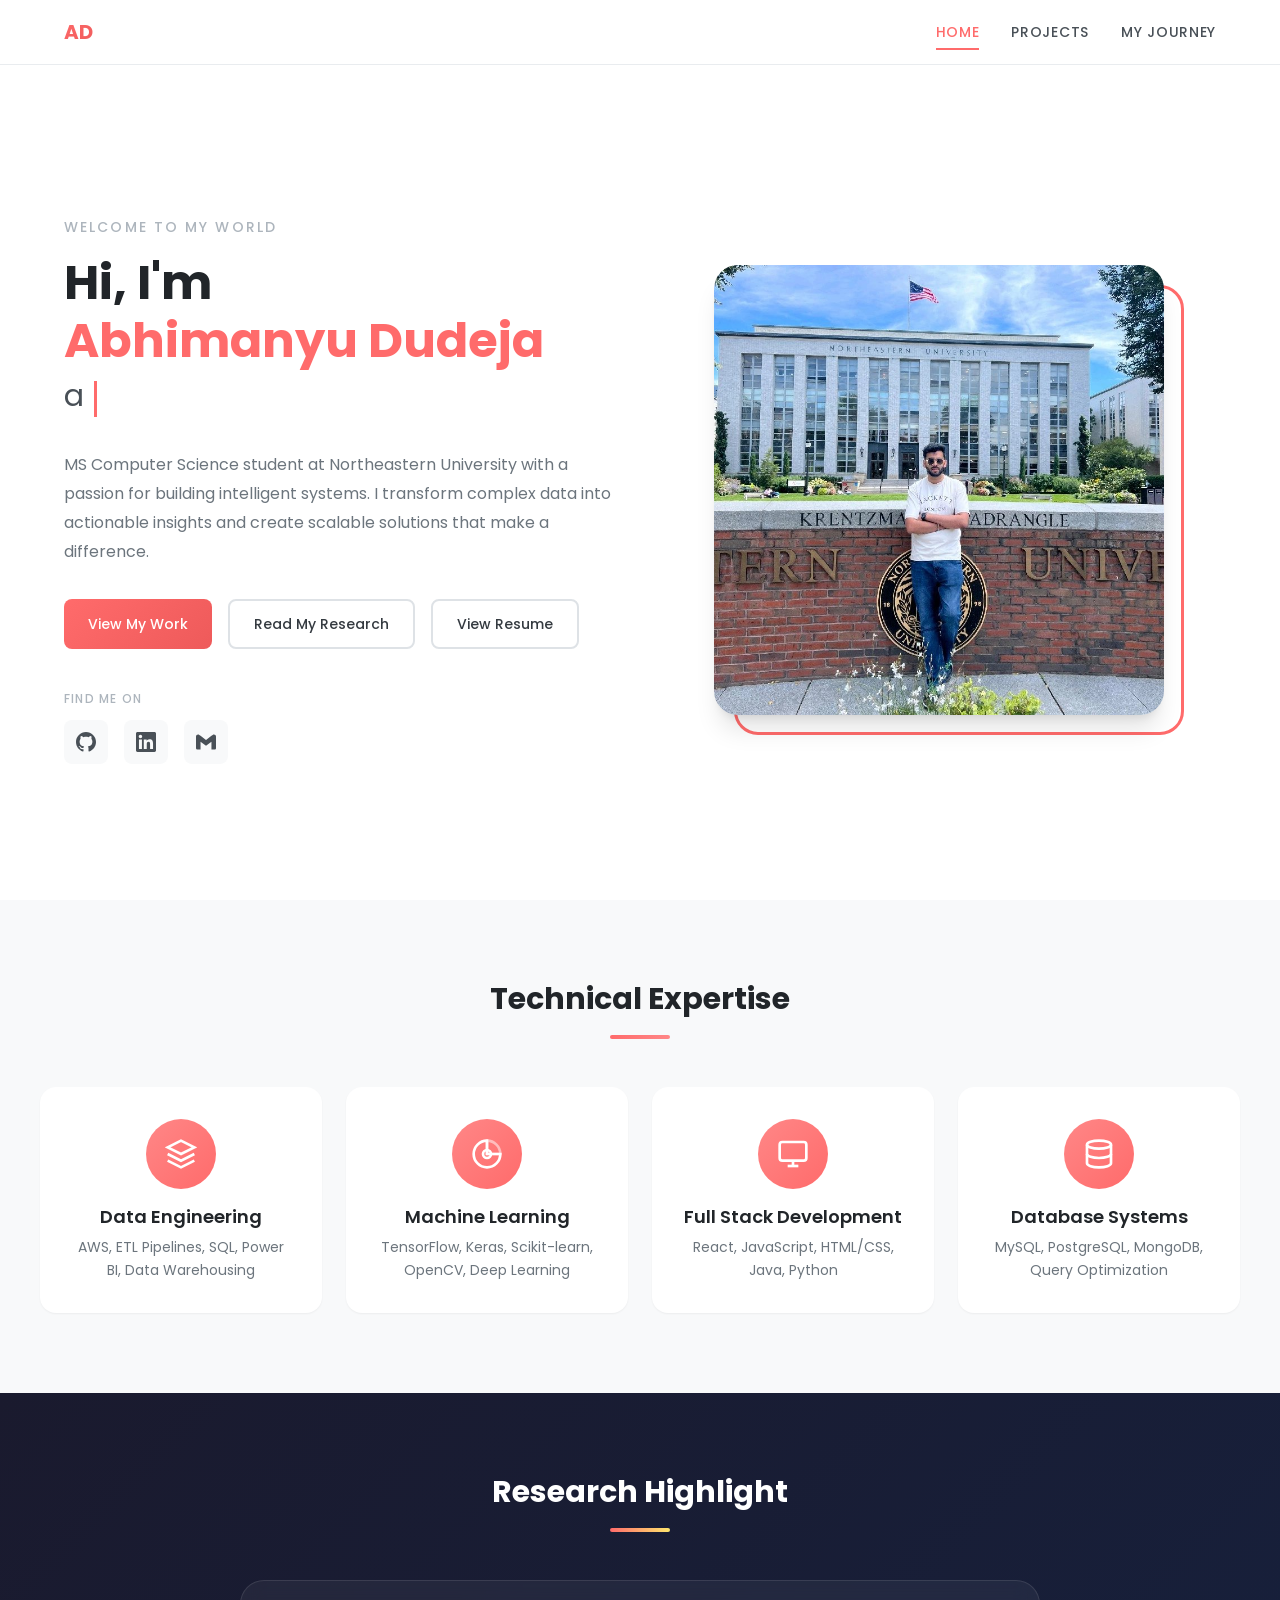
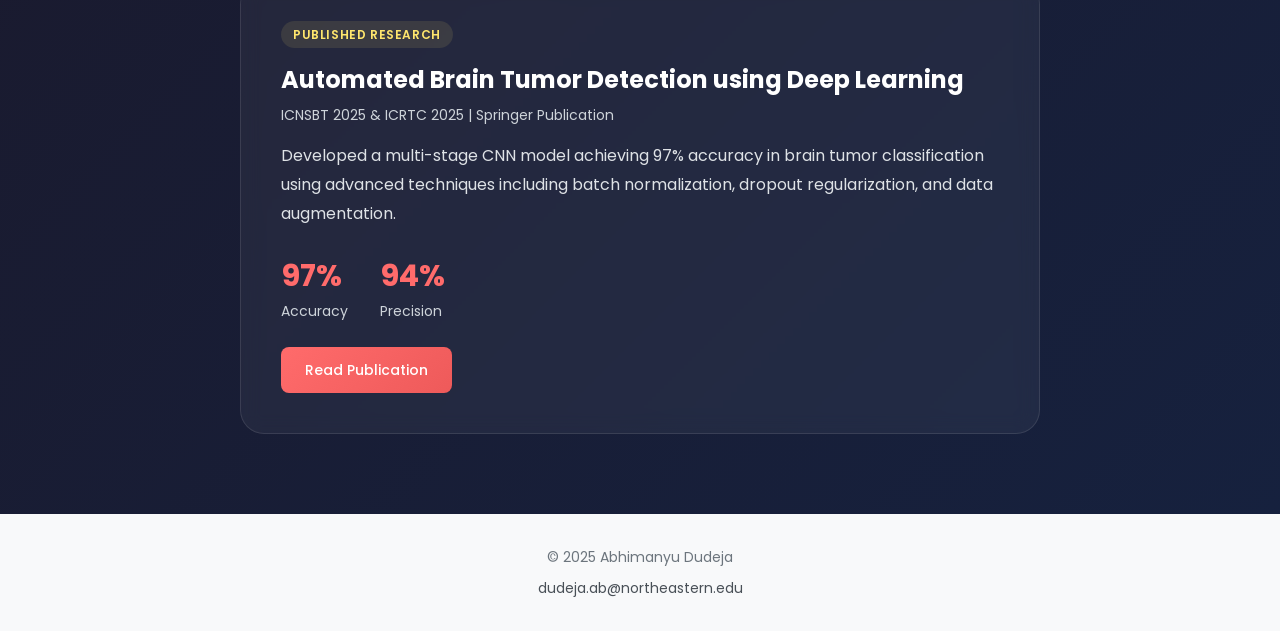
==== commit 947ecc4b: "Add comment about HTML structure quality Added a comment praising the HTML structure." ====
--- a/index.html
+++ b/index.html
@@ -293,3 +293,5 @@
     <script type="module" src="./js/typing.js"></script>
   </body>
 </html>
+
+<!-- Looked over ths code it's a great HTML structure! It has good tags and descriptions. -->
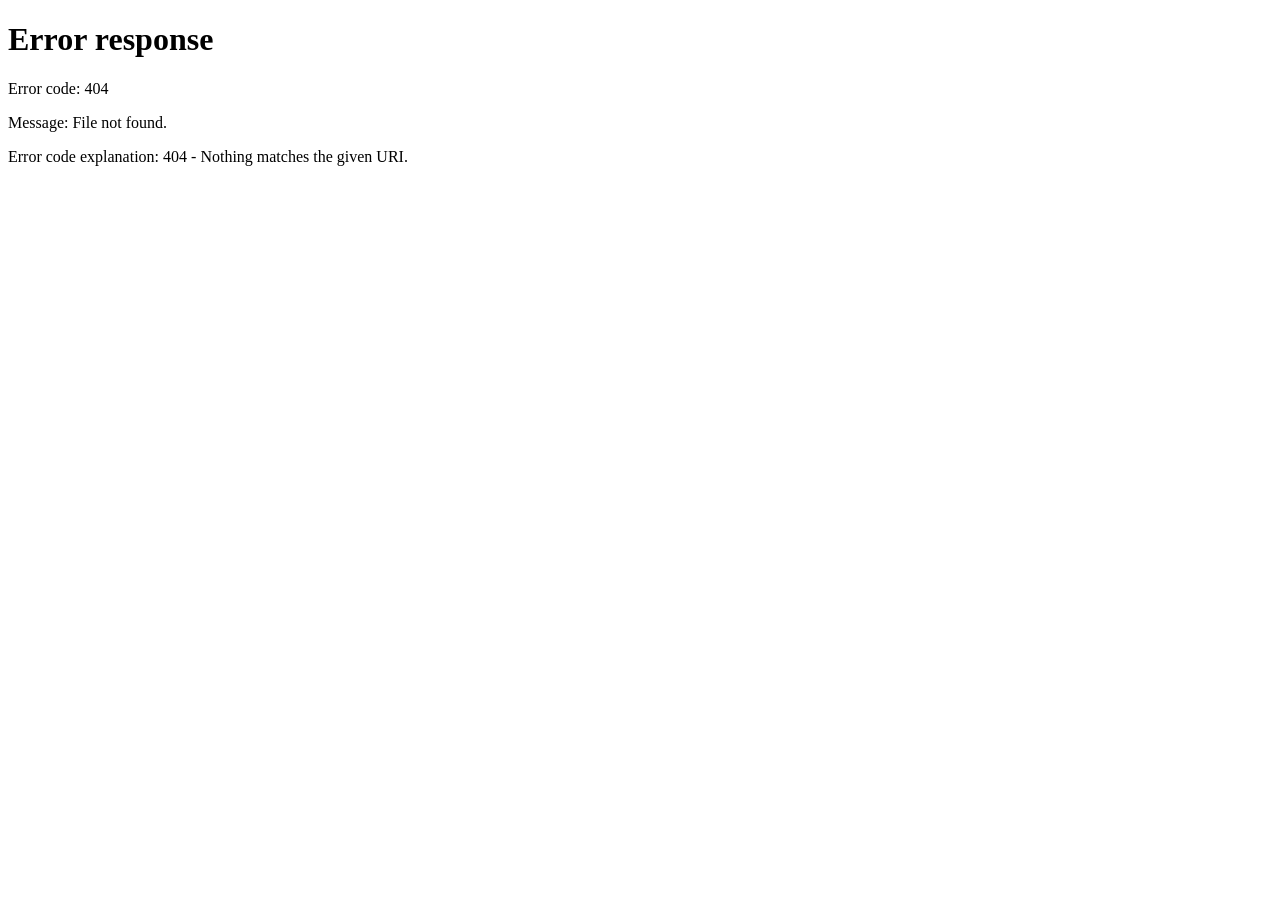
==== commit c430f9e3: "Updated index.html" ====
--- a/index.html
+++ b/index.html
@@ -1,297 +1,10 @@
-<!doctype html>
+<!DOCTYPE html>
 <html lang="en">
-  <head>
-    <meta charset="UTF-8" />
-    <meta name="viewport" content="width=device-width, initial-scale=1.0" />
-    <meta name="author" content="Abhimanyu Dudeja" />
-    <meta
-      name="description"
-      content="Abhimanyu Dudeja - MS Computer Science student at Northeastern University. Data Engineer, ML Researcher, and Full Stack Developer."
-    />
-    <meta
-      name="keywords"
-      content="Abhimanyu Dudeja, Data Engineer, Machine Learning, Northeastern University, Full Stack Developer"
-    />
-    <link rel="icon" type="image/png" href="./images/favicon.png" />
-    <title>Abhimanyu Dudeja | Data Engineer &amp; ML Researcher</title>
-    <link rel="stylesheet" href="./css/main.css" />
-    <link rel="stylesheet" href="./css/home.css" />
-    <link rel="preconnect" href="https://fonts.googleapis.com" />
-    <link rel="preconnect" href="https://fonts.gstatic.com" crossorigin />
-    <link
-      href="https://fonts.googleapis.com/css2?family=Poppins:wght@300;400;500;600;700&family=Playfair+Display:wght@700&display=swap"
-      rel="stylesheet"
-    />
-  </head>
-  <body>
-    <header class="header">
-      <nav class="nav-container">
-        <a href="./index.html" class="nav-logo">
-          <span class="logo-text">AD</span>
-        </a>
-        <ul class="nav-menu">
-          <li class="nav-item">
-            <a href="./index.html" class="nav-link nav-link-active">Home</a>
-          </li>
-          <li class="nav-item">
-            <a href="./projects.html" class="nav-link">Projects</a>
-          </li>
-          <li class="nav-item">
-            <a href="./journey.html" class="nav-link">My Journey</a>
-          </li>
-        </ul>
-        <button
-          type="button"
-          class="nav-toggle"
-          aria-label="Toggle navigation menu"
-        >
-          <span class="hamburger"></span>
-        </button>
-      </nav>
-    </header>
-
-    <main class="main-content">
-      <section class="hero-section">
-        <div class="hero-content">
-          <p class="hero-greeting">WELCOME TO MY WORLD</p>
-          <h1 class="hero-title">
-            Hi, I'm <span class="hero-name">Abhimanyu Dudeja</span>
-          </h1>
-          <h2 class="hero-subtitle">
-            a <span class="typing-text" id="typing-text"></span
-            ><span class="cursor"></span>
-          </h2>
-          <p class="hero-description">
-            MS Computer Science student at Northeastern University with a
-            passion for building intelligent systems. I transform complex data
-            into actionable insights and create scalable solutions that make a
-            difference.
-          </p>
-          <div class="hero-cta">
-            <a href="./projects.html" class="btn btn-primary">View My Work</a>
-            <a
-              href="https://link.springer.com/chapter/10.1007/978-981-96-6348-4_34"
-              target="_blank"
-              rel="noopener noreferrer"
-              class="btn btn-secondary"
-              >Read My Research</a
-            >
-            <a
-              href="./docs/Abhimanyu_Dudeja_Resume.pdf"
-              target="_blank"
-              rel="noopener noreferrer"
-              class="btn btn-secondary"
-              >View Resume</a
-            >
-          </div>
-          <div class="hero-social">
-            <p class="social-label">FIND ME ON</p>
-            <div class="social-links">
-              <a
-                href="https://github.com/abhimanyududeja"
-                target="_blank"
-                rel="noopener noreferrer"
-                class="social-link"
-                aria-label="GitHub Profile"
-              >
-                <svg
-                  class="social-icon"
-                  viewBox="0 0 24 24"
-                  fill="currentColor"
-                  aria-hidden="true"
-                >
-                  <path
-                    d="M12 0c-6.626 0-12 5.373-12 12 0 5.302 3.438 9.8 8.207 11.387.599.111.793-.261.793-.577v-2.234c-3.338.726-4.033-1.416-4.033-1.416-.546-1.387-1.333-1.756-1.333-1.756-1.089-.745.083-.729.083-.729 1.205.084 1.839 1.237 1.839 1.237 1.07 1.834 2.807 1.304 3.492.997.107-.775.418-1.305.762-1.604-2.665-.305-5.467-1.334-5.467-5.931 0-1.311.469-2.381 1.236-3.221-.124-.303-.535-1.524.117-3.176 0 0 1.008-.322 3.301 1.23.957-.266 1.983-.399 3.003-.404 1.02.005 2.047.138 3.006.404 2.291-1.552 3.297-1.23 3.297-1.23.653 1.653.242 2.874.118 3.176.77.84 1.235 1.911 1.235 3.221 0 4.609-2.807 5.624-5.479 5.921.43.372.823 1.102.823 2.222v3.293c0 .319.192.694.801.576 4.765-1.589 8.199-6.086 8.199-11.386 0-6.627-5.373-12-12-12z"
-                  />
-                </svg>
-              </a>
-              <a
-                href="https://www.linkedin.com/in/abhimanyududeja/"
-                target="_blank"
-                rel="noopener noreferrer"
-                class="social-link"
-                aria-label="LinkedIn Profile"
-              >
-                <svg
-                  class="social-icon"
-                  viewBox="0 0 24 24"
-                  fill="currentColor"
-                  aria-hidden="true"
-                >
-                  <path
-                    d="M20.447 20.452h-3.554v-5.569c0-1.328-.027-3.037-1.852-3.037-1.853 0-2.136 1.445-2.136 2.939v5.667H9.351V9h3.414v1.561h.046c.477-.9 1.637-1.85 3.37-1.85 3.601 0 4.267 2.37 4.267 5.455v6.286zM5.337 7.433c-1.144 0-2.063-.926-2.063-2.065 0-1.138.92-2.063 2.063-2.063 1.14 0 2.064.925 2.064 2.063 0 1.139-.925 2.065-2.064 2.065zm1.782 13.019H3.555V9h3.564v11.452zM22.225 0H1.771C.792 0 0 .774 0 1.729v20.542C0 23.227.792 24 1.771 24h20.451C23.2 24 24 23.227 24 22.271V1.729C24 .774 23.2 0 22.222 0h.003z"
-                  />
-                </svg>
-              </a>
-              <a
-                href="mailto:dudeja.ab@northeastern.edu"
-                class="social-link"
-                aria-label="Email"
-              >
-                <svg
-                  class="social-icon"
-                  viewBox="0 0 24 24"
-                  fill="currentColor"
-                  aria-hidden="true"
-                >
-                  <path
-                    d="M24 5.457v13.909c0 .904-.732 1.636-1.636 1.636h-3.819V11.73L12 16.64l-6.545-4.91v9.273H1.636A1.636 1.636 0 0 1 0 19.366V5.457c0-2.023 2.309-3.178 3.927-1.964L5.455 4.64 12 9.548l6.545-4.91 1.528-1.145C21.69 2.28 24 3.434 24 5.457z"
-                  />
-                </svg>
-              </a>
-            </div>
-          </div>
-        </div>
-        <div class="hero-image-container">
-          <div class="hero-image-wrapper">
-            <img
-              src="./images/profile.png"
-              alt="Abhimanyu Dudeja at Northeastern University Krentzman Quadrangle"
-              class="hero-image"
-            />
-            <div class="hero-image-decoration"></div>
-          </div>
-        </div>
-      </section>
-
-      <section class="skills-section">
-        <h2 class="section-title">Technical Expertise</h2>
-        <div class="skills-grid">
-          <div class="skill-card">
-            <div class="skill-icon-wrapper">
-              <svg
-                class="skill-icon"
-                viewBox="0 0 24 24"
-                fill="none"
-                stroke="currentColor"
-                stroke-width="2"
-                aria-hidden="true"
-              >
-                <path d="M12 2L2 7l10 5 10-5-10-5z" />
-                <path d="M2 17l10 5 10-5" />
-                <path d="M2 12l10 5 10-5" />
-              </svg>
-            </div>
-            <h3 class="skill-title">Data Engineering</h3>
-            <p class="skill-description">
-              AWS, ETL Pipelines, SQL, Power BI, Data Warehousing
-            </p>
-          </div>
-          <div class="skill-card">
-            <div class="skill-icon-wrapper">
-              <svg
-                class="skill-icon"
-                viewBox="0 0 24 24"
-                fill="none"
-                stroke="currentColor"
-                stroke-width="2"
-                aria-hidden="true"
-              >
-                <path d="M12 2a10 10 0 1 0 10 10H12V2z" />
-                <path d="M12 2a10 10 0 0 1 10 10h-10V2z" opacity="0.5" />
-                <circle cx="12" cy="12" r="3" />
-              </svg>
-            </div>
-            <h3 class="skill-title">Machine Learning</h3>
-            <p class="skill-description">
-              TensorFlow, Keras, Scikit-learn, OpenCV, Deep Learning
-            </p>
-          </div>
-          <div class="skill-card">
-            <div class="skill-icon-wrapper">
-              <svg
-                class="skill-icon"
-                viewBox="0 0 24 24"
-                fill="none"
-                stroke="currentColor"
-                stroke-width="2"
-                aria-hidden="true"
-              >
-                <rect x="2" y="3" width="20" height="14" rx="2" ry="2" />
-                <line x1="8" y1="21" x2="16" y2="21" />
-                <line x1="12" y1="17" x2="12" y2="21" />
-              </svg>
-            </div>
-            <h3 class="skill-title">Full Stack Development</h3>
-            <p class="skill-description">
-              React, JavaScript, HTML/CSS, Java, Python
-            </p>
-          </div>
-          <div class="skill-card">
-            <div class="skill-icon-wrapper">
-              <svg
-                class="skill-icon"
-                viewBox="0 0 24 24"
-                fill="none"
-                stroke="currentColor"
-                stroke-width="2"
-                aria-hidden="true"
-              >
-                <ellipse cx="12" cy="5" rx="9" ry="3" />
-                <path d="M21 12c0 1.66-4 3-9 3s-9-1.34-9-3" />
-                <path d="M3 5v14c0 1.66 4 3 9 3s9-1.34 9-3V5" />
-              </svg>
-            </div>
-            <h3 class="skill-title">Database Systems</h3>
-            <p class="skill-description">
-              MySQL, PostgreSQL, MongoDB, Query Optimization
-            </p>
-          </div>
-        </div>
-      </section>
-
-      <section class="highlight-section">
-        <div class="highlight-content">
-          <h2 class="section-title">Research Highlight</h2>
-          <div class="research-card">
-            <span class="research-badge">Published Research</span>
-            <h3 class="research-title">
-              Automated Brain Tumor Detection using Deep Learning
-            </h3>
-            <p class="research-venue">
-              ICNSBT 2025 &amp; ICRTC 2025 | Springer Publication
-            </p>
-            <p class="research-description">
-              Developed a multi-stage CNN model achieving 97% accuracy in brain
-              tumor classification using advanced techniques including batch
-              normalization, dropout regularization, and data augmentation.
-            </p>
-            <div class="research-stats">
-              <div class="stat">
-                <span class="stat-value">97%</span>
-                <span class="stat-label">Accuracy</span>
-              </div>
-              <div class="stat">
-                <span class="stat-value">94%</span>
-                <span class="stat-label">Precision</span>
-              </div>
-            </div>
-            <a
-              href="https://link.springer.com/chapter/10.1007/978-981-96-6348-4_34"
-              target="_blank"
-              rel="noopener noreferrer"
-              class="btn btn-primary"
-              >Read Publication</a
-            >
-          </div>
-        </div>
-      </section>
-    </main>
-
-    <footer class="footer">
-      <div class="footer-content">
-        <p class="footer-text">&copy; 2025 Abhimanyu Dudeja</p>
-        <p class="footer-contact">
-          <a href="mailto:dudeja.ab@northeastern.edu" class="footer-link"
-            >dudeja.ab@northeastern.edu</a
-          >
-        </p>
-      </div>
-    </footer>
-
-    <script type="module" src="./js/main.js"></script>
-    <script type="module" src="./js/typing.js"></script>
-  </body>
+<head>
+  <meta http-equiv="refresh" content="0; url=./portfolio/">
+  <title>Redirecting...</title>
+</head>
+<body>
+  <p>Redirecting to <a href="./portfolio/">portfolio</a>...</p>
+</body>
 </html>
-
-<!-- Looked over ths code it's a great HTML structure! It has good tags and descriptions. -->
